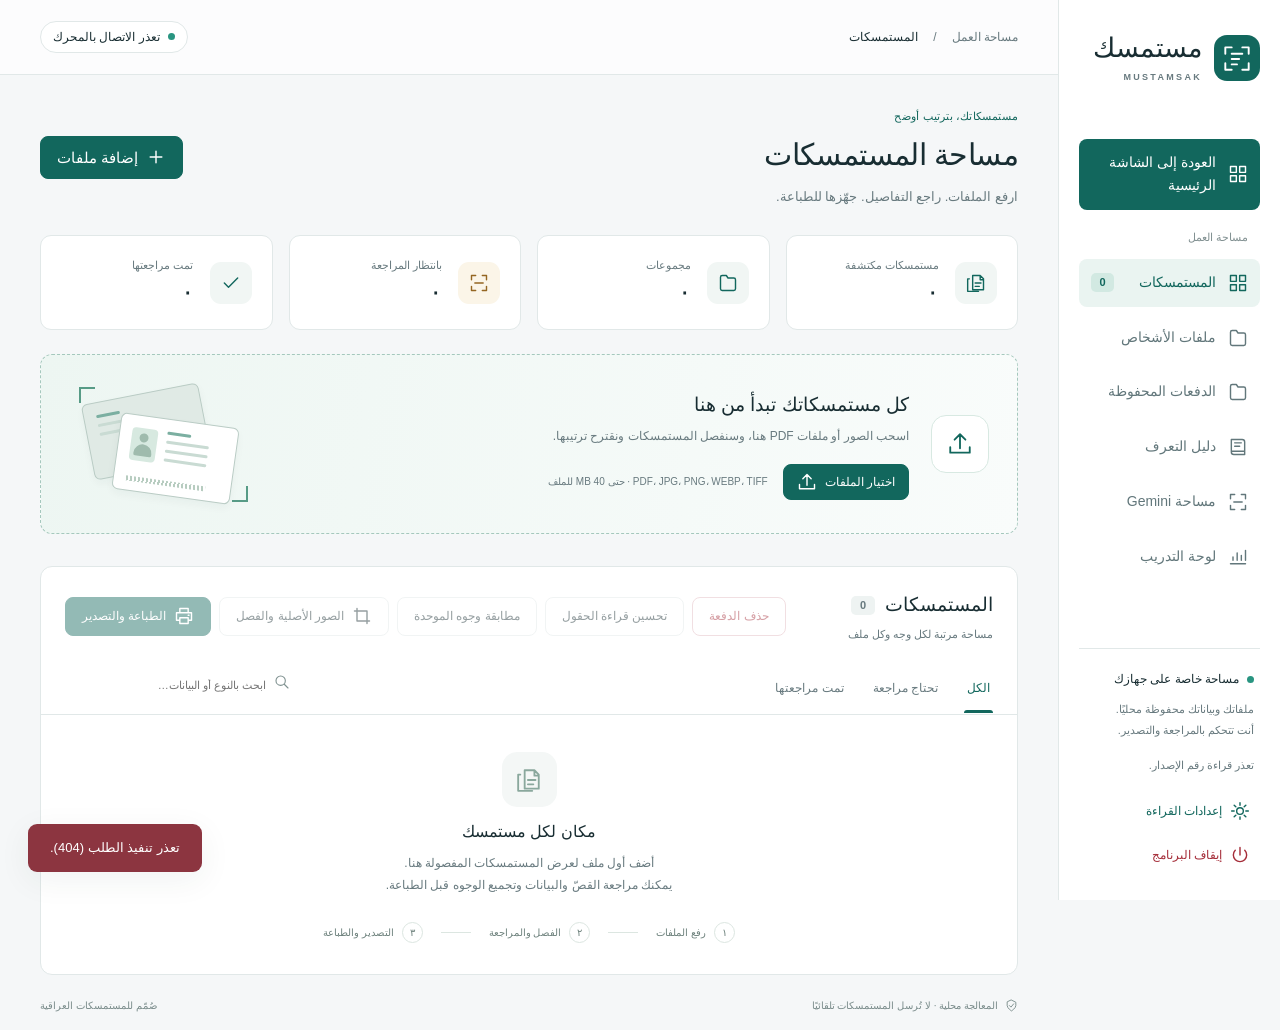
==== static/index.html @ 0a3c8b31 "Mustamsak KYC Document Agent: initial release An agent that reads Iraqi onboarding documents (nation" ====
<!doctype html>
<html lang="ar" dir="rtl">
<head><meta charset="UTF-8"><meta name="viewport" content="width=device-width, initial-scale=1"><meta name="theme-color" content="#12675d"><title>مستمسك | مساحة المستمسكات العراقية</title><link rel="stylesheet" href="/static/style.css"><script defer src="/static/app.js"></script><script defer src="/static/deletion-ui.js"></script><script defer src="/static/field-evidence.js"></script><script defer src="/static/refine-fields.js"></script><script defer src="/static/cloud-ui.js"></script><script defer src="/static/gemini-space.js"></script><script defer src="/static/training-ui.js"></script><script defer src="/static/stop-ui.js"></script><script defer src="/static/back-link.js"></script><script defer src="/static/people-ui.js"></script><script defer src="/static/print-board.js"></script><script defer src="/static/kyc-ui.js"></script><script defer src="/static/local-ai-ui.js"></script><script defer src="/static/learning-ui.js"></script><script defer src="/static/version-ui.js"></script></head>
<body>
<a class="skip" href="#main">انتقل للمحتوى</a>
<aside class="sidebar">
  <a class="brand" href="/" aria-label="مستمسك الرئيسية"><span class="brand-symbol"><svg viewBox="0 0 32 32"><path d="M5 12V6h6M21 6h6v6M27 21v6h-6M11 27H5v-6M11 12h10M11 17h7M11 22h5"/></svg></span><span>مستمسك<small>MUSTAMSAK</small></span></a>
  <p class="nav-caption">مساحة العمل</p>
  <button class="nav-item active" id="workspaceNav"><span data-icon="grid"></span>المستمسكات<span class="nav-count" id="navCount">0</span></button>
  <button class="nav-item" id="peopleNav"><span data-icon="folder"></span>ملفات الأشخاص</button>
  <button class="nav-item" id="historyNav"><span data-icon="folder"></span>الدفعات المحفوظة</button>
  <button class="nav-item" id="guideNav"><span data-icon="book"></span>دليل التعرف</button>
  <div class="sidebar-bottom"><div class="local-indicator"><span class="dot"></span>مساحة خاصة على جهازك</div><p>ملفاتك وبياناتك محفوظة محليًا.<br>أنت تتحكم بالمراجعة والتصدير.</p><button class="text-button" id="settingsNav"><span data-icon="settings"></span>إعدادات القراءة</button></div>
</aside>
<div class="shell">
  <header class="topbar"><div class="breadcrumb">مساحة العمل <span>/</span> <strong>المستمسكات</strong></div><div class="top-status"><span class="dot"></span><span id="engineStatus">جارٍ فحص المحرك</span></div></header>
  <main id="main">
    <section class="page-heading"><div><p class="eyebrow">مستمسكاتك، بترتيب أوضح</p><h1>مساحة المستمسكات</h1><p>ارفع الملفات. راجع التفاصيل. جهّزها للطباعة.</p></div><button id="newUpload" class="primary"><span data-icon="plus"></span>إضافة ملفات</button></section>
    <section class="overview" aria-label="ملخص الدفعة"><div><span class="stat-icon" data-icon="documents"></span><div><span class="stat-label">مستمسكات مكتشفة</span><strong id="totalCount">٠</strong></div></div><div><span class="stat-icon" data-icon="folder"></span><div><span class="stat-label">مجموعات</span><strong id="groupCount">٠</strong></div></div><div><span class="stat-icon amber" data-icon="scan"></span><div><span class="stat-label">بانتظار المراجعة</span><strong id="reviewCount">٠</strong></div></div><div><span class="stat-icon" data-icon="check"></span><div><span class="stat-label">تمت مراجعتها</span><strong id="readyCount">٠</strong></div></div></section>
    <section id="dropzone" class="dropzone" aria-label="رفع المستمسكات"><div class="upload-mark"><span data-icon="upload"></span></div><div><h2>كل مستمسكاتك تبدأ من هنا</h2><p>اسحب الصور أو ملفات PDF هنا، وسنفصل المستمسكات ونقترح ترتيبها.</p><div class="upload-actions"><button class="primary" id="chooseFiles">اختيار الملفات<span data-icon="upload"></span></button><span>PDF، JPG، PNG، WEBP، TIFF · حتى 40 MB للملف</span></div></div><div class="document-art" aria-hidden="true"><div class="paper back"><i></i><b></b><b></b></div><div class="paper front"><span class="mini-avatar"></span><div><i></i><b></b><b></b><b></b></div><em></em></div><span class="scan-corner a"></span><span class="scan-corner b"></span></div></section>
    <input id="fileInput" type="file" accept=".pdf,.png,.jpg,.jpeg,.webp,.tif,.tiff,.bmp" multiple hidden>
    <section id="progressPanel" class="progress-panel" hidden><div class="spinner"></div><div><strong id="progressTitle">تجهيز الملفات</strong><p id="progressText"></p><progress id="progressBar" max="100" value="0"></progress></div></section>
    <div id="batchErrors" class="notice error" hidden></div>
    <section id="peopleBanner" class="people-banner" hidden><div><strong>ملفات الأشخاص</strong><p id="peopleBannerText"></p></div><button class="secondary" id="openPeopleBanner">فتح الملفات</button></section>
    <section class="workspace-section"><div class="section-heading"><div><h2>المستمسكات <span id="sectionCount" class="count-pill">0</span></h2><p id="batchLabel">مساحة مرتبة لكل وجه وكل ملف</p></div><div class="section-tools"><button id="deleteBatch" class="danger" disabled>حذف الدفعة</button><button id="refineFields" class="secondary" disabled title="تحسين الجنس وجهة الإصدار والتواريخ والسكن مع حفظ التعديلات اليدوية والمراجعة">تحسين قراءة الحقول</button><button id="pairNational" class="secondary" disabled title="مطابقة رقم البطاقة أسفل الصورة مع السطر الآلي الخلفي؛ تبقى المجموعات اليدوية والمراجعة محفوظة">مطابقة وجوه الموحدة</button><button id="showSources" class="secondary" disabled><span data-icon="crop"></span>الصور الأصلية والفصل</button><button id="exportBtn" class="primary" disabled><span data-icon="printer"></span>الطباعة والتصدير</button></div></div>
      <div class="filterbar"><div class="tabs" role="group" aria-label="تصفية المستمسكات"><button class="tab active" data-filter="all">الكل</button><button class="tab" data-filter="review">تحتاج مراجعة</button><button class="tab" data-filter="ready">تمت مراجعتها</button></div><label class="search-box"><span data-icon="search"></span><input id="searchInput" placeholder="ابحث بالنوع أو البيانات…" aria-label="البحث في المستمسكات"></label></div>
      <div id="selectionbar" class="selection-bar" hidden><label><input type="checkbox" id="selectAll">تحديد المعروض</label><span id="selectedCount"></span><label>نقل المحدد إلى مجموعة<input id="bulkGroup" placeholder="اسم المجموعة" maxlength="100"></label><button class="secondary" id="mergeBtn">تجميع</button><button class="secondary" id="addSelectedToPerson" disabled>إضافة لملف شخص</button><button class="danger" id="deleteSelected" disabled>حذف المحدد</button></div>
      <div id="documents"></div>
      <div class="empty-state" id="emptyState"><span class="empty-icon" data-icon="documents"></span><h3>مكان لكل مستمسك</h3><p>أضف أول ملف لعرض المستمسكات المفصولة هنا.<br>يمكنك مراجعة القصّ والبيانات وتجميع الوجوه قبل الطباعة.</p><div class="steps"><span><b>١</b>رفع الملفات</span><i></i><span><b>٢</b>الفصل والمراجعة</span><i></i><span><b>٣</b>التصدير والطباعة</span></div></div>
    </section>
    <footer><span><span data-icon="shield"></span>المعالجة محلية · لا تُرسل المستمسكات تلقائيًا</span><span>صُمّم للمستمسكات العراقية</span></footer>
  </main>
</div>
<div id="toast" role="status" aria-live="polite" hidden></div>
<dialog id="editor" class="editor-dialog"><div class="dialog-heading"><div><p class="eyebrow">المراجعة قبل الاعتماد</p><h2 id="editorTitle">مراجعة المستمسك</h2></div><button class="icon-button close-dialog" aria-label="إغلاق" data-icon="close"></button></div><div class="editor-layout"><section class="image-pane"><div class="image-toolbar"><button data-edit="rotate" title="تدوير 90 درجة"><span data-icon="rotate"></span>تدوير</button><button data-edit="enhance"><span data-icon="sun"></span>تحسين</button><button data-edit="grayscale">أبيض وأسود</button><button data-edit="reset">استعادة الأصل</button></div><div id="fieldEvidence" class="field-evidence" hidden><div><strong id="fieldEvidenceTitle"></strong><span>النص من الصورة الأصلية للقراءة</span></div><canvas id="fieldEvidenceCanvas" aria-label="موضع الحقل مكبّرًا"></canvas></div><div class="canvas-wrap"><canvas id="editCanvas" aria-label="صورة المستمسك وزوايا القص"></canvas></div><p class="canvas-hint" id="canvasHint">اسحب الزوايا الأربع لتحديد حدود المستمسك، ثم طبّق القص.</p><div class="crop-coordinates" id="cropCoordinates"></div><div class="image-toolbar bottom"><button id="applyCrop" class="secondary"><span data-icon="crop"></span>تطبيق القص</button><button id="readAgain" class="secondary"><span data-icon="scan"></span>إعادة القراءة المحسّنة</button></div></section><section class="data-pane"><div class="notice" id="reviewNotice"></div><div class="form-grid"><label>نوع المستمسك<select id="docKind"></select></label><label>الوجه<select id="docSide"><option value="front">الوجه الأمامي</option><option value="back">الوجه الخلفي</option><option value="page">صفحة</option><option value="unknown">غير محدد</option></select></label></div><label>المجموعة<input id="docGroup" maxlength="100"></label><p id="groupReason" class="field-help"></p><div class="subheading"><h3>البيانات المستخرجة</h3><button class="text-button" id="addField">+ حقل</button></div><p class="field-help" id="fieldSummary"></p><p class="field-help">اضغط «موضع النص» لمقارنة الحقل بصورته المكبّرة. الاقتراحات لا تُعتمد تلقائيًا.</p><div id="fieldList"></div><details><summary>النص المقروء وأدلة التعرف</summary><pre id="ocrText"></pre><p id="evidenceText"></p></details><label class="review-check"><input id="docReviewed" type="checkbox">راجعت النوع والقصّ والبيانات والمجموعة</label><button class="primary wide" id="saveDoc"><span data-icon="check"></span>حفظ المراجعة</button></section></div></dialog>
<dialog id="exportDialog"><div class="dialog-heading"><div><p class="eyebrow">نسخة جاهزة للمشاركة</p><h2>الطباعة والتصدير</h2></div><button class="icon-button close-dialog" aria-label="إغلاق" data-icon="close"></button></div><p id="exportSummary"></p><div class="form-grid"><label>صيغة الملف<select id="exportFormat"><option value="pdf">PDF للطباعة</option><option value="zip">صور منفصلة + PDF + بيانات (ZIP)</option><option value="json">بيانات JSON</option><option value="csv">بيانات CSV</option></select></label><label>ترتيب الصفحات<select id="exportLayout"><option value="pairs">وجهان لكل صفحة، حسب المجموعة</option><option value="single">كل مستمسك في صفحة</option><option value="grid4">٤ خانات · عمودان وصفّان</option><option value="grid6">٦ خانات · عمودان وثلاثة صفوف</option></select></label></div><div class="print-board-entry"><button class="secondary" id="openBatchPrintBoard">لوحة ترتيب بالسحب</button><p id="batchPrintStatus"></p></div><label>حجم المستمسك<select id="exportSize"><option value="fit">تكبير مناسب مع حفظ النسبة</option><option value="card">الموحدة ضمن 85.6 × 54 مم، والبقية مناسبة للصفحة</option></select></label><p class="field-help">الورق A4. للطباعة بالحجم المحدد، اختر مقياس 100% في نافذة الطباعة.</p><label class="review-check"><input id="allowDraft" type="checkbox">تصدير مسودة حتى لو بقيت مستمسكات دون مراجعة</label><div class="dialog-actions"><button class="secondary" id="previewPdf"><span data-icon="printer"></span>معاينة PDF للطباعة</button><button class="primary" id="downloadExport"><span data-icon="download"></span>تنزيل الملف</button></div></dialog>
<dialog id="deleteDialog" aria-labelledby="deleteTitle" aria-describedby="deleteDescription deleteScope"><div class="dialog-heading"><h2 id="deleteTitle">تأكيد الحذف</h2></div><p id="deleteDescription"></p><p id="deleteScope" class="notice error"></p><p class="field-help">الحذف نهائي داخل التطبيق. الملفات الأصلية التي رفعتها من جهازك تبقى في مجلداتها.</p><p id="deleteError" class="notice error" role="alert" hidden></p><div class="dialog-actions"><button id="cancelDelete" class="secondary" autofocus>إلغاء</button><button id="confirmDelete" class="danger danger-solid">تأكيد الحذف</button></div></dialog>
<dialog id="historyDialog"><div class="dialog-heading"><h2>الدفعات المحفوظة</h2><button class="icon-button close-dialog" aria-label="إغلاق" data-icon="close"></button></div><div id="historyList"></div></dialog>
<dialog id="sourcesDialog" class="sources-dialog"><div class="dialog-heading"><div><h2>الصور الأصلية</h2><p>أضف قصًا مستقلًا لأي مستمسك لم يُفصل تلقائيًا.</p></div><button class="icon-button close-dialog" aria-label="إغلاق" data-icon="close"></button></div><div id="sourcesList" class="source-grid"></div></dialog>
<dialog id="guideDialog"><div class="dialog-heading"><h2>دليل التعرف</h2><button class="icon-button close-dialog" aria-label="إغلاق" data-icon="close"></button></div><p>التعرف يجمع بين حدود الصور والقراءة العربية والإنجليزية ومراجع بصرية. لا يُعتمد على أسماء الملفات، ولا يُثبت صحة المستمسك أو هوية صاحبه.</p><h3>أنواع قابلة للتصنيف</h3><div id="typeGuide" class="type-guide"></div><div class="notice">تختلف الدقة حسب الإصدار والتصوير. وجود نوع في القائمة لا يعني اختبار كل إصداراته. الكتابة اليدوية والكردية والصور المتداخلة تحتاج مراجعة، وقد تظهر كمستمسك غير محدد.</div><h3>لنتيجة أفضل</h3><p>صوّر فوق خلفية سادة، مع إضاءة متوازنة وزوايا كاملة. اترك فراغًا بين المستمسكات. راجع الأرقام وتطابق الوجهين، ثم اختر المجموعة المطلوبة للطباعة.</p><a href="https://www.consilium.europa.eu/prado/en/prado-documents/irq/all/docs-all.html" target="_blank" rel="noreferrer">استعراض المرجع الرسمي PRADO</a></dialog>
<dialog id="settingsDialog"><div class="dialog-heading"><h2>إعدادات القراءة</h2><button class="icon-button close-dialog" aria-label="إغلاق" data-icon="close"></button></div><div class="notice success">الوضع الحالي: معالجة داخل جهازك</div><p id="engineDetails"></p><p>تنزّل نماذج القراءة مرة واحدة أثناء الإعداد، ثم تُقرأ الملفات محليًا. تحسين التباين لا يعيد التفاصيل المفقودة من الصورة.</p><div id="cloudSettings"></div></dialog>
</body></html>
---- static/style.css ----
:root{--bg:#f5f7f8;--surface:#fff;--ink:#182d32;--muted:#687a7f;--primary:#12675d;--primary-hover:#0b5048;--tint:#eaf4f1;--border:#e1e8e8;--amber:#946622;--red:#a52d39;--shadow:0 8px 32px #193b3510;font-family:'Segoe UI',Tahoma,Arial,sans-serif;color:var(--ink);background:var(--bg);font-synthesis:none}*{box-sizing:border-box}body{margin:0;font-size:15px;line-height:1.7}button,input,select{font:inherit}button,a,input,select{touch-action:manipulation}button{cursor:pointer;display:inline-flex;align-items:center;justify-content:center;gap:8px;border:0;background:none;color:inherit;min-height:42px;padding:8px 16px;border-radius:8px;transition:background .18s,color .18s,border-color .18s}button:disabled{opacity:.45;cursor:not-allowed}button:focus-visible,a:focus-visible,input:focus-visible,select:focus-visible,summary:focus-visible{outline:3px solid #38a699;outline-offset:3px}button:hover:not(:disabled){background:#edf2f1}.primary{background:var(--primary);color:white;font-weight:600;border:1px solid var(--primary)}.primary:hover:not(:disabled){background:var(--primary-hover)}.secondary{background:white;border:1px solid var(--border)}.text-button{color:var(--primary);padding-inline:4px}.icon-button{padding:8px;min-width:42px}svg{width:20px;height:20px;fill:none;stroke:currentColor;stroke-width:1.7;stroke-linecap:round;stroke-linejoin:round;flex:none}span[data-icon]{display:inline-flex;align-items:center}h1,h2,h3,p{margin:0}h1{font-size:30px;letter-spacing:-.6px;font-weight:700}h2{font-size:19px}h3{font-size:16px}a{color:var(--primary)}[hidden]{display:none!important}.sidebar{width:222px;background:#fff;border-left:1px solid var(--border);position:fixed;right:0;top:0;bottom:0;padding:34px 20px 24px;display:flex;flex-direction:column;z-index:5}.brand{display:flex;align-items:center;gap:12px;text-decoration:none;color:var(--ink);font-size:27px;line-height:1.1;font-weight:750;margin-bottom:56px}.brand small{font-size:9px;display:block;letter-spacing:2.3px;margin-top:9px;color:var(--muted)}.brand-symbol{width:46px;height:46px;background:var(--primary);color:#fff;border-radius:13px;display:grid;place-items:center}.brand-symbol svg{width:34px;height:34px;stroke-width:1.8}.nav-caption{font-size:11px;color:#819091;padding:0 12px;margin-bottom:12px}.nav-item{width:100%;justify-content:flex-start;gap:12px;margin-bottom:7px;color:#62777b;font-size:14px;padding:12px}.nav-item.active{background:var(--tint);color:var(--primary);font-weight:600}.nav-count{margin-right:auto;background:#d2e9e2;min-width:23px;text-align:center;border-radius:5px;font-size:11px}.sidebar-bottom{margin-top:auto;padding:20px 6px 0;border-top:1px solid var(--border);font-size:12px}.sidebar-bottom p{color:var(--muted);font-size:11px;margin:10px 0 14px;line-height:1.9}.local-indicator{display:flex;align-items:center;gap:8px}.dot{width:7px;height:7px;border-radius:50%;background:#299581;display:inline-block;flex:none}.shell{margin-right:222px}.topbar{height:75px;border-bottom:1px solid var(--border);background:#ffffffb3;display:flex;justify-content:space-between;align-items:center;padding:0 40px;font-size:12px}.breadcrumb{display:flex;gap:15px;color:var(--muted)}.breadcrumb strong{font-weight:500;color:var(--ink)}.top-status{display:flex;align-items:center;gap:8px;background:white;border:1px solid var(--border);border-radius:20px;padding:5px 12px}main{max-width:1560px;margin:auto;padding:32px 40px 16px}.page-heading{display:flex;align-items:center;justify-content:space-between;margin-bottom:27px}.eyebrow{color:var(--primary);font-size:11px;font-weight:600;letter-spacing:.2px;margin-bottom:3px}.page-heading p:not(.eyebrow){color:var(--muted);margin-top:6px;font-size:13px}.overview{display:grid;grid-template-columns:repeat(4,1fr);gap:16px;margin-bottom:24px}.overview>div{background:#fff;border:1px solid var(--border);border-radius:11px;padding:20px;display:flex;align-items:center;gap:16px}.stat-icon{width:42px;height:42px;display:grid!important;place-items:center;background:#f1f6f4;color:var(--primary);border-radius:11px}.stat-icon.amber{background:#fbf5e8;color:var(--amber)}.stat-label{display:block;font-size:11px;color:var(--muted)}.overview strong{font-size:25px;font-weight:600;line-height:1.4}.dropzone{border:1.5px dashed #a5c8bd;border-radius:12px;background:linear-gradient(100deg,#edf6f2,#f9fcfb);padding:29px 28px;display:flex;align-items:center;gap:22px;margin-bottom:32px;position:relative;overflow:hidden;min-height:180px}.dropzone.dragging{border-color:var(--primary);background:#dceee8}.upload-mark{color:var(--primary);background:white;border:1px solid #d8e9e2;border-radius:15px;width:58px;height:58px;display:grid;place-items:center;flex:none}.upload-mark svg{width:26px;height:26px}.dropzone h2{font-size:19px;margin-bottom:5px}.dropzone p{font-size:12px;color:var(--muted);margin-bottom:17px}.upload-actions{display:flex;align-items:center;gap:15px}.upload-actions span:not([data-icon]){font-size:10px;color:var(--muted)}.upload-actions button{font-size:12px;padding:7px 13px;min-height:36px}.document-art{width:166px;height:115px;position:relative;flex:none;margin-right:auto;margin-left:10px;direction:ltr}.paper{position:absolute;width:119px;height:77px;background:white;border:1px solid #baccc5;border-radius:6px;box-shadow:0 4px 8px #193b350a;padding:12px}.paper.back{left:8px;top:6px;transform:rotate(-11deg);background:#e0eae5}.paper.front{top:33px;left:37px;transform:rotate(8deg);display:flex;gap:9px}.paper b,.paper i{height:3px;background:#c9dbd3;display:block;width:43px;margin-bottom:6px;border-radius:3px}.paper i{background:#7bafa1;width:24px}.mini-avatar{width:26px;height:33px;background:#d7e9e0;border-radius:4px;position:relative}.mini-avatar:before{content:'';position:absolute;width:9px;height:9px;border-radius:50%;background:#9fbbad;left:8px;top:5px}.mini-avatar:after{content:'';position:absolute;width:18px;height:12px;border-radius:10px 10px 2px 2px;background:#9fbbad;left:4px;bottom:5px}.paper em{position:absolute;bottom:9px;left:12px;width:80px;height:5px;background:repeating-linear-gradient(90deg,#b7ccc0 0 2px,transparent 2px 4px)}.scan-corner{position:absolute;width:16px;height:16px;border:2px solid #579b86}.scan-corner.a{top:0;left:0;border-right:0;border-bottom:0}.scan-corner.b{right:-3px;bottom:0;border-left:0;border-top:0}.workspace-section{background:white;border:1px solid var(--border);border-radius:12px;overflow:hidden;min-height:300px}.section-heading{display:flex;justify-content:space-between;align-items:center;padding:22px 24px 19px;gap:15px}.section-heading h2{display:flex;align-items:center;gap:10px}.section-heading p{font-size:11px;color:var(--muted);margin-top:3px}.count-pill{background:#eef3f2;font-size:11px;min-width:24px;padding:0 6px;border-radius:5px;text-align:center;color:var(--muted)}.section-tools{display:flex;gap:8px}.section-tools button{font-size:12px;min-height:38px}.filterbar{padding:0 24px;display:flex;justify-content:space-between;align-items:center;border-bottom:1px solid var(--border);gap:12px}.tabs{display:flex;gap:23px}.tab{border-radius:0;position:relative;padding:13px 3px;font-size:12px;color:var(--muted)}.tab.active{color:var(--primary);font-weight:600}.tab.active:after{content:'';height:3px;position:absolute;bottom:-1px;right:0;left:0;background:var(--primary);border-radius:3px 3px 0 0}.search-box{display:flex;align-items:center;gap:8px;width:225px;color:#809291}.search-box svg{width:16px}.search-box input{border:0;padding:4px 0;background:transparent;font-size:11px;width:100%;min-height:35px}.empty-state{text-align:center;padding:37px 16px 31px}.empty-icon{width:55px;height:55px;margin:auto auto 11px;background:#f4f7f6;border-radius:15px;display:grid!important;place-items:center;color:#8aa89d}.empty-icon svg{width:26px;height:26px}.empty-state h3{font-size:16px}.empty-state p{color:var(--muted);font-size:12px;margin:6px 0 25px;line-height:1.9}.steps{display:flex;align-items:center;justify-content:center;gap:18px;font-size:10px;color:#6d817c}.steps span{display:flex;gap:8px;align-items:center}.steps b{border:1px solid #dce6e1;border-radius:50%;width:21px;height:21px;display:grid;place-items:center;font-weight:400}.steps i{height:1px;background:#dce6e1;width:30px}footer{display:flex;justify-content:space-between;color:#7a8c8b;font-size:10px;padding-top:22px}footer>span{display:flex;align-items:center;gap:7px}footer svg{width:13px;height:13px}.progress-panel{display:flex;gap:20px;border:1px solid #c9dfd6;background:white;padding:20px;border-radius:10px;margin-bottom:24px}.progress-panel>div:last-child{flex:1}.progress-panel p{font-size:12px;color:var(--muted)}progress{width:100%;height:7px;accent-color:var(--primary)}.spinner{width:22px;height:22px;border:2px solid #d6e7df;border-top-color:var(--primary);border-radius:50%;animation:spin 1s linear infinite;margin-top:5px}@keyframes spin{to{transform:rotate(360deg)}}.selection-bar{display:flex;align-items:center;gap:16px;background:#f6faf8;padding:10px 24px;font-size:12px;flex-wrap:wrap}.selection-bar label{display:flex;align-items:center;gap:8px;margin:0}.selection-bar input:not([type=checkbox]){max-width:170px;min-height:34px}.group-section{padding:22px 24px;border-bottom:1px solid var(--border)}.group-title{display:flex;align-items:center;gap:10px;margin-bottom:16px;font-size:14px}.group-title small{font-size:11px;color:var(--muted);font-weight:400}.document-grid{display:grid;grid-template-columns:repeat(auto-fill,minmax(220px,1fr));gap:18px}.document-card{border:1px solid var(--border);border-radius:10px;overflow:hidden;position:relative}.document-card.selected{border-color:var(--primary);box-shadow:0 0 0 1px var(--primary)}.card-preview{height:164px;background:repeating-conic-gradient(#f1f4f3 0% 25%,#f6f8f7 0% 50%) 50% / 16px 16px;padding:17px;display:flex;align-items:center;justify-content:center;width:100%;border-radius:0}.card-preview img{max-height:100%;max-width:100%;object-fit:contain;box-shadow:0 2px 7px #0002}.card-checkbox{position:absolute;top:10px;right:10px;width:20px;height:20px;z-index:1;accent-color:var(--primary)}.card-info{padding:14px}.card-info h3{font-size:13px}.card-meta{font-size:10px;color:var(--muted);display:flex;justify-content:space-between;margin:4px 0 12px;gap:5px}.card-status{display:flex;align-items:center;justify-content:space-between;gap:5px}.badge{font-size:10px;padding:3px 7px;border-radius:5px;background:#faf2df;color:#87601f}.badge.ready{background:#e4f1eb;color:#206b52}.card-status button{font-size:11px;padding:3px 8px;min-height:30px}.notice{background:#fcf5e7;border:1px solid #eadcbc;color:#795721;padding:12px 14px;border-radius:8px;font-size:12px;line-height:1.8;margin:12px 0}.notice.error{color:var(--red);background:#fff0f1;border-color:#e9c6cc}.notice.success{color:#25624c;background:#eaf6ee;border-color:#d2e9d9}input,select{border:1px solid #d6dfdf;border-radius:7px;padding:9px 11px;color:var(--ink);background:white;min-height:42px;width:100%}input[type=checkbox]{width:17px;height:17px;min-height:17px;accent-color:var(--primary);flex:none}label{display:block;font-size:12px;font-weight:500;margin-bottom:12px}label input,label select{display:block;margin-top:5px}dialog{border:1px solid var(--border);border-radius:16px;padding:25px;width:min(590px,calc(100% - 30px));max-height:92vh;box-shadow:0 24px 100px #102e3533;color:var(--ink)}dialog::backdrop{background:#142d386b;backdrop-filter:blur(3px)}.dialog-heading{display:flex;justify-content:space-between;align-items:center;gap:20px;margin-bottom:22px}.dialog-heading h2{font-size:22px}.dialog-heading p:not(.eyebrow){font-size:12px;color:var(--muted)}.dialog-actions{display:flex;justify-content:flex-end;gap:10px;margin-top:24px}.form-grid{display:grid;grid-template-columns:1fr 1fr;gap:15px}.field-help{font-size:11px;color:var(--muted);margin:-4px 0 15px}.review-check{display:flex;align-items:flex-start;gap:10px;background:#f3f7f5;border-radius:8px;padding:13px;margin-top:22px}.review-check input{margin-top:4px}.editor-dialog{width:min(1180px,calc(100% - 30px));padding:24px}.editor-layout{display:grid;grid-template-columns:1.25fr 1fr;gap:25px}.image-pane{background:#f3f6f5;border:1px solid var(--border);border-radius:10px;overflow:hidden;align-self:start}.image-toolbar{display:flex;flex-wrap:wrap;gap:4px;padding:10px;border-bottom:1px solid var(--border);background:white}.image-toolbar button{font-size:11px;padding:6px 9px;min-height:36px}.image-toolbar svg{width:16px;height:16px}.image-toolbar.bottom{border-top:1px solid var(--border);border-bottom:0}.canvas-wrap{padding:28px 18px;display:grid;place-items:center;min-height:300px}canvas{max-width:100%;height:auto;touch-action:none}.canvas-hint{font-size:11px;color:var(--muted);padding:0 16px 12px}.crop-coordinates{display:grid;grid-template-columns:repeat(4,1fr);gap:6px;padding:0 12px 12px}.crop-coordinates label{font-size:10px;margin:0}.crop-coordinates input{min-height:30px;padding:2px 5px;font-size:11px;margin-top:2px}.data-pane{max-height:70vh;overflow:auto;padding:0 3px 3px}.data-pane .notice{margin-top:0}.subheading{display:flex;justify-content:space-between;align-items:center;margin-top:20px}.field-row{display:grid;grid-template-columns:110px 1fr 30px;gap:6px;margin-bottom:9px;align-items:center}.field-row input{font-size:12px;min-width:0}.field-row button{padding:3px;min-height:36px;color:#8e5a5a}.wide{width:100%}details{font-size:12px;border:1px solid var(--border);padding:10px;border-radius:8px;margin-top:20px}summary{cursor:pointer}pre{white-space:pre-wrap;word-break:break-word;font:12px/1.9 'Segoe UI',Tahoma,sans-serif;max-height:230px;overflow:auto}.history-row{display:flex;justify-content:space-between;align-items:center;border-bottom:1px solid var(--border);padding:14px 0;gap:12px}.history-row p{font-size:11px;color:var(--muted)}.sources-dialog{width:min(950px,calc(100% - 30px))}.source-grid{display:grid;grid-template-columns:repeat(auto-fill,minmax(230px,1fr));gap:18px}.source-card{padding:14px;background:#f5f8f6;border-radius:10px}.source-card img{width:100%;height:270px;object-fit:contain}.source-card p{font-size:11px;margin:9px 0}.type-guide{display:flex;flex-wrap:wrap;gap:8px;margin:14px 0}.type-guide span{padding:6px 12px;border:1px solid var(--border);border-radius:6px;font-size:12px}#toast{position:fixed;bottom:28px;left:28px;background:#183e35;color:white;padding:13px 22px;border-radius:9px;z-index:100;box-shadow:var(--shadow);max-width:min(500px,90vw);font-size:13px}.skip{position:fixed;top:-100px;right:240px;z-index:100;background:white;padding:10px}.skip:focus{top:10px}.busy{pointer-events:none;opacity:.6}
@media(min-width:1550px){main{padding-top:45px}.dropzone{min-height:205px}.empty-state{padding-block:50px}.overview>div{padding-block:25px}}
@media(max-width:1150px){.sidebar{width:190px;padding-inline:12px}.shell{margin-right:190px}main{padding:25px}.topbar{padding:0 25px}.overview{gap:10px}.overview>div{padding:15px 11px;gap:10px}.stat-icon{width:33px;height:33px}.stat-label{font-size:10px}.document-art{display:none}.section-tools button{font-size:11px}.dropzone{padding:25px 20px}.upload-actions{flex-wrap:wrap;gap:8px}.editor-layout{grid-template-columns:1fr 1fr}}
@media(max-width:800px){.sidebar{position:static;width:100%;height:auto;padding:14px 20px;flex-direction:row;align-items:center;gap:8px;border-left:0;border-bottom:1px solid var(--border)}.brand{font-size:21px;margin:0 auto 0 0;gap:8px}.brand small{font-size:7px;margin-top:5px}.brand-symbol{width:36px;height:36px;border-radius:10px}.brand-symbol svg{width:27px}.nav-caption,.sidebar-bottom,.nav-count,#workspaceNav{display:none}.nav-item{width:auto;margin:0;font-size:11px;padding:8px;gap:5px}.nav-item svg{width:17px}.shell{margin:0}.topbar{height:52px;font-size:10px;padding:0 20px}main{padding:24px 20px}.page-heading{gap:15px}h1{font-size:25px}.overview{grid-template-columns:repeat(2,1fr)}.overview>div{padding:16px}.overview strong{font-size:23px}.stat-label{font-size:11px}.dropzone{gap:14px}.dropzone h2{font-size:17px}.upload-mark{display:none}.section-heading{align-items:flex-start;flex-direction:column;padding:20px}.section-tools{width:100%}.section-tools button{flex:1}.filterbar{padding:0 20px;flex-wrap:wrap;gap:0}.search-box{width:100%;margin-bottom:8px}.tabs{gap:22px}.empty-state{padding-inline:14px}.steps{gap:10px;font-size:9px}.steps i{width:10px}footer{gap:14px;flex-wrap:wrap;font-size:9px}.editor-layout{grid-template-columns:1fr}.data-pane{max-height:none;overflow:visible}.editor-dialog{padding:16px}.group-section{padding:20px}.selection-bar{padding:12px 20px;gap:12px}.document-grid{grid-template-columns:repeat(2,minmax(0,1fr));gap:12px}.card-preview{height:140px;padding:12px}.card-info{padding:10px}.card-info h3{font-size:12px}.card-meta{font-size:9px;flex-wrap:wrap}.card-status{flex-wrap:wrap}.top-status{font-size:9px}.dialog-heading h2{font-size:19px}.dialog-actions{flex-wrap:wrap}.page-heading .primary{font-size:11px;min-height:39px;padding:8px 10px}.page-heading p:not(.eyebrow){font-size:11px}}
@media(max-width:400px){.nav-item{font-size:10px}.nav-item svg{display:none}.brand{font-size:19px}main{padding-inline:14px}.topbar{padding-inline:14px}.form-grid{grid-template-columns:1fr;gap:0}.steps{gap:7px}.steps b{width:18px;height:18px}.overview>div{padding:14px 10px}.stat-icon{width:28px}.stat-label{font-size:10px}.field-row{grid-template-columns:90px 1fr 25px}}
@media(prefers-reduced-motion:reduce){*{transition:none!important;animation:none!important}}

.field-detail{grid-column:1/-1;border-bottom:1px solid #e4ebe7;padding:0 2px 10px;font-size:12px;color:#65766f}.field-detail-head{display:flex;align-items:center;justify-content:space-between;gap:8px}.field-detail p{margin:5px 0}.field-state{font-size:11px;color:#7b642e}.field-state.read{color:#287662}.field-state.conflict{color:#a14b34;font-weight:700}.field-state.missing,.field-state.unreadable{color:#8c5551}.field-candidates{display:flex;flex-wrap:wrap;align-items:center;gap:6px;margin-top:7px}.candidate-button{border:1px solid #d8e2dc;border-radius:6px;padding:3px 8px;background:#f7f9f6;font:inherit;color:#405c50;cursor:pointer}.candidate-button:hover{border-color:#137d6d;background:#edf6ee}.field-evidence{padding:15px;border:1px solid #cae1d5;border-radius:12px;background:#f5faf7;margin:12px 0}.field-evidence>div{display:flex;justify-content:space-between;gap:8px;margin-bottom:10px}.field-evidence span{font-size:11px;color:#708079}.field-evidence canvas{max-width:100%;height:auto;display:block;margin:auto;background:white}.field-row{row-gap:5px}

.pairing-summary{font-size:12px;color:#247562;margin:-6px 0 13px}.pairing-help{font-size:12px;color:#8a672f;line-height:1.7;margin:8px 0}.section-tools{flex-wrap:wrap}

.danger{color:#a52d39;border:1px solid #e2b9bf;background:#fff;font-weight:600}.danger:hover:not(:disabled){background:#fff0f1;border-color:#a52d39}.danger-solid{background:#a52d39;color:#fff;border-color:#a52d39}.danger-solid:hover:not(:disabled){background:#84232d}.history-actions{display:flex;gap:8px;flex-shrink:0}.history-row>div:first-child{min-width:0;overflow-wrap:anywhere}#deleteDescription{overflow-wrap:anywhere}#deleteSelected{margin-inline-start:auto}@media(max-width:500px){.history-row{align-items:flex-start;flex-direction:column}.history-actions{align-self:flex-end}.section-tools button{flex-basis:calc(50% - 8px)}#deleteSelected{margin-inline-start:0}}

/* Person folders: preserve the workspace's green palette and RTL flow. */
.people-banner{display:flex;align-items:center;justify-content:space-between;gap:18px;border:1px solid #cee2d9;background:#edf6f1;padding:16px 22px;border-radius:12px;margin-bottom:20px}.people-banner p{color:#4b655c;font-size:13px}.people-dialog{width:min(1250px,calc(100% - 24px));padding:24px}.people-settings{display:flex;gap:18px;align-items:center;background:#f2f7f4;border:1px solid var(--border);border-radius:10px;padding:16px;margin-bottom:18px}.people-settings label{min-width:245px;margin:0}.people-settings p{flex:1;font-size:13px;color:#50665e}.people-layout{display:grid;grid-template-columns:265px minmax(0,1fr);gap:24px;align-items:start}.people-sidebar{position:sticky;top:0}.people-list{display:grid;gap:9px;max-height:65vh;overflow:auto;padding:3px}.person-list-item{justify-content:flex-start;text-align:right;align-items:flex-start;border:1px solid var(--border);padding:13px;gap:11px;width:100%}.person-list-item.active{border-color:var(--primary);background:var(--tint)}.person-list-item strong{font-size:14px;display:block}.person-list-item small{display:block;color:#5a7068;font-size:12px;margin:4px 0}.person-initial{background:#dcece3;color:var(--primary);border-radius:10px;width:36px;height:36px;display:grid;place-items:center;flex:none;font-size:19px}.person-detail{min-width:0;border-inline-start:1px solid var(--border);padding-inline-start:24px}.person-heading{display:flex;justify-content:space-between;align-items:center;gap:15px}.person-heading h3{font-size:24px;line-height:1.5}.person-heading p:not(.eyebrow){font-size:13px;color:var(--muted)}.person-heading button{flex:none}.person-section{margin-top:25px;border-top:1px solid var(--border);padding-top:20px}.person-section h4{font-size:17px;margin:0 0 14px}.person-fields{display:grid;grid-template-columns:repeat(3,minmax(0,1fr));gap:10px}.person-fields>div{background:#f6f8f7;border:1px solid #e5ece7;padding:12px;border-radius:9px;overflow-wrap:anywhere}.person-fields span,.person-fields strong,.person-fields small{display:block}.person-fields span,.person-fields small{font-size:12px;color:#52675e}.person-fields strong{font-size:15px;margin:5px 0}.person-fields button{font-size:12px;min-height:36px}.person-empty{padding:25px 15px;color:#536c61;font-size:14px;text-align:center;line-height:1.9}.person-empty h3{color:var(--ink)}.person-empty.compact{background:#f6f8f7;border:1px dashed #d1ded6;border-radius:9px;padding:17px}.person-help{font-size:13px;color:#50665e;margin:0 0 14px}.housing-summary{padding:16px;border:1px solid #dce6df;background:#fbfdfb;border-radius:10px;margin:12px 0}.housing-summary>div{display:flex;gap:12px;justify-content:space-between;align-items:center;flex-wrap:wrap}.housing-summary p{font-size:13px;color:#556d61}.housing-summary dl{margin:10px 0}.housing-summary dl>div{display:grid;grid-template-columns:130px 1fr;gap:10px;font-size:14px}.housing-summary dt{color:#52675e}.housing-summary dd{margin:0;overflow-wrap:anywhere}.housing-proposal{display:grid;grid-template-columns:155px minmax(0,1fr);gap:17px;border:1px solid #dedfcb;background:#fffcf5;padding:15px;border-radius:10px;margin:12px 0}.proposal-image{background:#f2f2e9;align-self:start;min-height:115px;padding:8px}.proposal-image img{width:100%;max-height:140px;object-fit:contain}.housing-proposal h5{font-size:17px;margin:7px 0}.housing-proposal p{font-size:13px;line-height:1.8}.person-actions{display:flex;flex-wrap:wrap;gap:8px;margin-top:8px}.person-actions button{font-size:12px;min-height:40px}.person-section-heading{display:flex;justify-content:space-between;align-items:center;gap:12px;margin-bottom:15px}.person-section-heading h4{margin:0}.person-selection{display:flex;justify-content:space-between;gap:10px;align-items:center;font-size:13px;margin-bottom:14px}.person-selection label{display:flex;align-items:center;gap:8px;margin:0}.person-documents{display:grid;grid-template-columns:repeat(2,minmax(0,1fr));gap:14px}.person-document{border:1px solid var(--border);border-radius:10px;padding:13px;min-width:0}.person-document p{font-size:12px;color:#52675e;overflow-wrap:anywhere;margin-top:6px}.person-doc-select{display:flex;align-items:flex-start;gap:8px;font-size:13px}.person-doc-select input{margin-top:4px}.person-doc-image{width:100%;height:155px;background:#f1f4f2;padding:10px}.person-doc-image img{width:100%;height:100%;object-fit:contain}.person-notes label{margin-top:13px}.person-notes textarea{width:100%;font:inherit;padding:10px;border:1px solid #cbdad0;border-radius:8px;resize:vertical}.person-notes textarea:focus-visible{outline:3px solid #38a699;outline-offset:2px}.person-attach-dialog{width:min(760px,calc(100% - 24px))}.attach-list{max-height:45vh;overflow:auto;display:grid;gap:10px}.attach-item{display:flex;align-items:center;gap:12px;padding:12px;border:1px solid var(--border);border-radius:10px;margin:0;cursor:pointer}.attach-item img{width:95px;height:70px;object-fit:contain;background:#f3f5f3}.attach-item strong,.attach-item small{display:block}.attach-item small{font-size:12px;color:#52675e;overflow-wrap:anywhere}.people-dialog button{min-height:44px}.people-dialog .badge{font-size:11px}.people-dialog label,.person-attach-dialog label{font-size:13px}
@media(max-width:1050px){.people-layout{grid-template-columns:210px minmax(0,1fr);gap:16px}.person-detail{padding-inline-start:16px}.person-fields{grid-template-columns:repeat(2,minmax(0,1fr))}.people-settings{flex-wrap:wrap}.people-settings p{flex-basis:45%}.person-heading{align-items:flex-start;flex-direction:column}.housing-proposal{grid-template-columns:120px minmax(0,1fr)}}
@media(max-width:650px){.sidebar{flex-wrap:wrap;gap:5px}.sidebar .brand{flex-basis:100%;margin-bottom:8px}.sidebar .nav-item{flex:1;justify-content:center}.people-dialog{padding:16px}.people-layout{grid-template-columns:1fr}.people-sidebar{position:static}.people-list{max-height:205px}.people-settings{padding:12px;gap:10px}.people-settings label{min-width:0;width:100%}.people-settings p{flex-basis:100%;font-size:12px}.people-settings button{width:100%}.person-detail{border-inline-start:0;padding-inline-start:0;border-top:1px solid var(--border);padding-top:18px}.person-heading h3{font-size:21px}.person-fields{grid-template-columns:repeat(2,minmax(0,1fr))}.person-fields>div{padding:9px}.person-fields strong{font-size:14px}.housing-proposal{grid-template-columns:1fr}.proposal-image{width:100%;height:135px}.housing-summary dl>div{grid-template-columns:1fr;gap:0;margin:8px 0}.person-documents{grid-template-columns:1fr}.person-section-heading{align-items:flex-start;flex-direction:column}.people-banner{align-items:flex-start;flex-direction:column;padding:14px}.people-banner p{font-size:12px}.person-selection{flex-wrap:wrap}.attach-item{gap:8px;padding:9px}.attach-item img{width:65px;height:55px}.person-actions button{min-height:44px}}

.field-state.approximate{background:#fff1ce;color:#73470c}.section-tools{flex-wrap:wrap}

/* A4 composition board. Slot geometry comes from /api/print-layouts. */
.print-board-entry{display:flex;align-items:center;gap:14px;background:var(--tint);border:1px solid var(--border);border-radius:10px;padding:14px;margin:4px 0 18px}.print-board-entry p{font-size:12px;line-height:1.8;flex:1}.print-board-entry button{flex:none}
.print-board-dialog{width:min(1180px,calc(100% - 24px));padding:24px}.print-board-dialog button{min-height:44px}.print-board-toolbar{display:flex;gap:12px;align-items:end;flex-wrap:wrap;background:#f3f7f5;padding:14px;border-radius:10px}.print-board-toolbar label{flex:1;min-width:190px;margin:0}.print-board-help{font-size:13px;color:#52675e;line-height:1.8;margin:12px 0}.print-board-workspace{display:grid;grid-template-columns:280px minmax(0,1fr);gap:24px;align-items:start}.print-tray{position:sticky;top:0;min-width:0}.print-tray h3{font-size:16px}.print-tray>p{font-size:12px;line-height:1.8;color:#52675e;margin:5px 0 12px}.print-tray-list{display:grid;gap:10px;max-height:570px;overflow:auto;padding:4px}.print-tray-item{display:flex;text-align:right;width:100%;align-items:center;gap:12px;border:1px solid var(--border);padding:10px;background:white;cursor:grab}.print-tray-item img{width:88px;height:65px;object-fit:contain;flex:none;background:#f3f6f4}.print-tray-item span{min-width:0}.print-tray-item strong{font-size:13px;display:block}.print-tray-item small{font-size:12px;color:#52675e;display:block;overflow-wrap:anywhere}.print-tray-item.picked{border-color:var(--primary);background:#e7f5ee;box-shadow:0 0 0 2px var(--primary)}.print-canvas{min-width:0;background:#edf1ee;border:1px solid var(--border);padding:16px;border-radius:12px}.print-page-nav{display:flex;align-items:center;justify-content:center;gap:10px;margin-bottom:16px}.print-page-nav label{margin:0;font-size:12px;flex:1;max-width:220px}.print-page-nav select{margin:0}.print-sheet{width:100%;max-width:530px;aspect-ratio:210/297;position:relative;margin:auto;background:white;box-shadow:0 3px 14px #142d3820;direction:rtl}.print-slot{position:absolute;outline:1px dashed #7c9388;outline-offset:2px}.print-slot.picked{outline:3px solid var(--primary)}.print-slot-target{display:flex;justify-content:center;align-items:center;width:100%;height:100%;padding:0;border-radius:0;background:transparent;cursor:grab}.print-slot-target img{object-fit:contain;max-width:100%;max-height:100%;pointer-events:none}.print-slot-target>span{color:#53695e;font-size:12px;line-height:1.8;padding:8px}.print-slot-target.drop-target{background:#dceee3;outline:3px solid var(--primary)}.print-slot-number{position:absolute;inset-inline-start:0;bottom:calc(100% + 4px);color:#52675e;font-size:12px;pointer-events:none}.print-slot-remove{position:absolute;inset-inline-end:0;top:0;min-width:44px;width:44px;padding:10px;border-radius:0;background:#fffffff0;color:#a52d39;border:1px solid #e1e6e2}.print-slot-remove:hover{background:#fff0f1}.print-page-actions{display:flex;justify-content:center;gap:10px;flex-wrap:wrap;margin-top:16px}.print-board-message{font-size:13px;color:var(--primary);margin:12px 0;min-height:24px}.print-board-dialog .dialog-actions{position:sticky;bottom:-24px;background:white;padding:12px 0;border-top:1px solid var(--border)}.print-board-dialog :focus-visible{outline:3px solid #167c69;outline-offset:3px}
@media(max-width:800px){.print-board-workspace{grid-template-columns:1fr;gap:16px}.print-tray{position:static}.print-tray-list{grid-template-columns:repeat(2,minmax(0,1fr));max-height:205px}.print-tray-item{gap:8px}.print-tray-item img{width:64px;height:52px}.print-board-toolbar label{min-width:160px}.print-board-entry{flex-wrap:wrap}.print-board-entry p{flex-basis:100%}.print-board-dialog{padding:16px}.print-board-dialog .dialog-actions{bottom:-16px}.print-canvas{padding:12px}}
@media(max-width:440px){.print-tray-list{grid-template-columns:1fr;max-height:180px}.print-canvas{padding:8px}.print-board-toolbar label{min-width:100%}.print-board-toolbar{padding:10px}.print-slot-target>span{font-size:11px}.print-page-nav{gap:6px}.print-page-nav button{padding:8px}.print-page-actions button{font-size:12px;padding:8px}.print-board-dialog .dialog-actions button{flex:1;font-size:12px;padding:8px}.print-slot-remove{width:44px;height:44px}.print-board-help{font-size:12px}}

/* KYC decision panel (app/kyc.py) and capture-time guidance (app/capture.py). */
.kyc-panel{background:var(--surface);border:1px solid var(--border);border-radius:14px;padding:20px 22px;margin-bottom:22px;box-shadow:var(--shadow)}
.kyc-head{display:flex;justify-content:space-between;align-items:flex-start;gap:18px;flex-wrap:wrap}.kyc-head h2{font-size:20px;display:flex;align-items:center;gap:10px;flex-wrap:wrap;margin:2px 0}
.kyc-meta{font-size:12px;color:var(--muted)}.kyc-controls{display:flex;gap:10px;align-items:end;flex-wrap:wrap}.kyc-controls label{margin:0;font-size:12px;min-width:220px}
.kyc-decision{font-size:13px;padding:5px 12px;border-radius:999px;font-weight:700}.kyc-decision.pass{background:#dff3ea;color:#16654f}.kyc-decision.review{background:#fff0d6;color:#7a4b0c}.kyc-decision.pending{background:#eef2f3;color:var(--muted)}
.kyc-requirements{display:flex;gap:8px;flex-wrap:wrap;margin:14px 0 4px}.kyc-chip{font-size:12px;border-radius:8px;padding:5px 10px;border:1px solid var(--border)}.kyc-chip.ok{background:#edf7f2;color:#1b6a53}.kyc-chip.missing{background:#fff1f2;color:var(--red);border-color:#f0c9ce}
.kyc-sub{font-size:14px;margin:16px 0 8px}.kyc-reasons{margin:0;padding-inline-start:22px;display:grid;gap:6px}.kyc-reasons li{font-size:13px;line-height:1.8}.kyc-reasons li.block::marker{color:var(--red);font-weight:700}.kyc-reasons li .text-button{margin-inline-start:8px;font-size:12px}
.kyc-ok{margin-top:14px;font-size:14px;color:#16654f}.kyc-retake{margin-top:14px;background:#fff6e5;border:1px solid #efd9a8;border-radius:10px;padding:12px 14px;font-size:13px}.kyc-retake ul{margin:6px 0 0;padding-inline-start:20px}
.kyc-cross{list-style:none;margin:0;padding:0;display:grid;gap:6px}.kyc-cross li{font-size:13px;line-height:1.7;padding:7px 10px;border-radius:8px;background:#f6f8f7}.kyc-cross li b{font-size:11px;margin-inline-end:6px}.kyc-cross li.pass b{color:#16654f}.kyc-cross li.fail b,.kyc-cross li.warn b{color:var(--red)}.kyc-cross li.unverifiable b{color:var(--amber)}
.kyc-details{margin-top:14px;border-top:1px solid var(--border);padding-top:10px}.kyc-details summary{cursor:pointer;font-size:13px;font-weight:600;color:var(--primary)}.kyc-details pre{white-space:pre-wrap;font:12px/1.7 'Segoe UI',Tahoma,sans-serif;background:#f6f8f7;padding:12px;border-radius:8px}
.kyc-doc h4{font-size:13px;margin:14px 0 6px}.kyc-table{width:100%;border-collapse:collapse;font-size:12px}.kyc-table th,.kyc-table td{text-align:right;padding:6px 8px;border-bottom:1px solid #edf1f0;vertical-align:top;overflow-wrap:anywhere}.kyc-table th{color:var(--muted);font-weight:600}
.kyc-table tr.low td{background:#fff8ea}.kyc-table tr.low.critical td{background:#fff0f1}.kyc-table small{color:var(--muted)}.kyc-table em{color:var(--red);font-style:normal}
.kyc-bar{display:inline-block;width:46px;height:6px;border-radius:3px;background:linear-gradient(to left,var(--primary) var(--v),#e4ebe9 var(--v));margin-inline-end:6px;vertical-align:middle}
.badge.retake{background:#fff0d6;color:#7a4b0c;margin-inline-start:6px}
.capture-dialog{width:min(620px,calc(100% - 24px))}.capture-list{display:grid;gap:10px;max-height:50vh;overflow:auto;margin:12px 0}.capture-item{border:1px solid #efd9a8;background:#fffaf0;border-radius:10px;padding:12px}.capture-item ul{margin:6px 0 0;padding-inline-start:20px;font-size:13px;line-height:1.8}.capture-item li.retake{color:#7a4b0c}.capture-actions{display:flex;gap:10px;justify-content:flex-end;flex-wrap:wrap}.capture-actions button{min-height:44px}
@media(max-width:650px){.kyc-panel{padding:16px}.kyc-controls label{min-width:100%}.kyc-table th:nth-child(4),.kyc-table td:nth-child(4){display:none}}
.kyc-reasons .text-button{min-height:0;padding:0 4px}

/* Local AI reader on/off switch (static/local-ai-ui.js). */
.local-ai-settings{border:1px solid var(--border);border-radius:12px;padding:14px 16px;margin:14px 0;background:#fbfcfc}
.local-ai-head{display:flex;justify-content:space-between;align-items:flex-start;gap:14px}.local-ai-head h3{margin:0 0 4px;font-size:15px}
.local-ai-state{font-size:13px;margin:8px 0 4px;padding:7px 10px;border-radius:8px;background:#f1f4f3}
.local-ai-state[data-kind=ready]{background:#e3f4ec;color:#16654f}.local-ai-state[data-kind=warn]{background:#fff3dc;color:#7a4b0c}
.switch{position:relative;display:inline-flex;flex:none;cursor:pointer;margin:2px 0 0}.switch input{position:absolute;opacity:0;width:52px;height:30px;margin:0;cursor:pointer}
.switch-track{width:52px;height:30px;border-radius:999px;background:#c9d3d1;transition:background .2s;position:relative}
.switch-track::after{content:"";position:absolute;top:3px;inset-inline-start:3px;width:24px;height:24px;border-radius:50%;background:#fff;box-shadow:0 1px 3px #0003;transition:inset-inline-start .2s}
.switch input:checked+.switch-track{background:var(--primary)}.switch input:checked+.switch-track::after{inset-inline-start:25px}
.switch input:focus-visible+.switch-track{outline:3px solid #38a699;outline-offset:2px}.switch input:disabled+.switch-track{opacity:.6}
.sr-only{position:absolute;width:1px;height:1px;overflow:hidden;clip:rect(0 0 0 0);white-space:nowrap}
.version-info{font-size:10px;color:var(--muted);margin:-6px 0 12px;direction:rtl;word-break:break-word}.version-info.stale{color:var(--red);font-weight:600}
/* Gemini cloud reader settings (static/cloud-ui.js). */
.cloud-settings #cloudFields{margin-top:10px}.cloud-settings #cloudCheck{margin-top:8px}.cloud-warning{font-size:12px;margin-top:10px}.local-ai-state[data-kind=off]{background:#f1f4f3;color:var(--muted)}
/* Gemini space (static/gemini-space.js). */
.gemini-dialog{width:min(1100px,calc(100% - 30px));overflow-x:hidden}.gemini-grid>*{min-width:0}
.gemini-grid{display:grid;grid-template-columns:minmax(260px,340px) 1fr;gap:22px;align-items:start}
.gemini-setup{border:1px solid var(--border);border-radius:12px;padding:14px 16px;background:#fbfcfc}
.gemini-setup label{margin-top:10px}.review-check.compact{margin-top:10px;padding:9px 11px}
.gemini-key{display:flex;gap:6px;margin-top:5px}.gemini-key input{margin:0}.gemini-key button{min-height:42px;font-size:12px;padding:6px 10px}
.gemini-drop{display:flex;flex-direction:column;align-items:center;gap:6px;border:1.5px dashed #a5c8bd;border-radius:12px;background:linear-gradient(100deg,#edf6f2,#f9fcfb);padding:26px 16px;cursor:pointer;text-align:center;margin:0}
.gemini-drop.dragging{border-color:var(--primary);background:#dceee8}.gemini-drop svg{width:28px;height:28px;color:var(--primary)}.gemini-drop small{color:var(--muted);font-weight:400}
.gemini-busy{display:flex;align-items:center;gap:10px;margin:14px 0;font-size:13px}.gemini-busy .spinner{margin:0}
.gemini-preview{margin:14px 0;text-align:center}.gemini-preview img{max-width:100%;max-height:260px;border-radius:8px;box-shadow:0 2px 7px #0002}
.gemini-doc{border:1px solid var(--border);border-radius:10px;padding:12px 14px;margin:12px 0}.gemini-doc h3{margin-bottom:8px}
.gemini-fields{width:100%;border-collapse:collapse;font-size:13px}.gemini-fields th{text-align:start;color:var(--muted);font-weight:500;width:38%;padding:6px 8px;vertical-align:top}
.gemini-fields td{padding:6px 8px;display:flex;justify-content:space-between;align-items:center;gap:8px;font-weight:600;word-break:break-word}.gemini-fields tr+tr{border-top:1px solid var(--border)}
.gemini-copy{font-size:11px;min-height:28px;min-width:auto;padding:2px 8px;color:var(--primary);font-weight:400}
.gemini-warning{font-size:12px;color:#795721;margin-top:6px}.gemini-actions{display:flex;gap:8px;flex-wrap:wrap;margin-top:10px}
@media (max-width:760px){.gemini-grid{grid-template-columns:1fr}}
/* AI training dashboard (static/training-ui.js). */
.training-dialog{width:min(1180px,calc(100% - 30px));overflow-x:hidden}
.training-tabs{border-bottom:1px solid var(--border);margin-bottom:16px}
.training-pane{display:flex;flex-direction:column;gap:16px}.training-pane[hidden]{display:none}
.training-cards{display:grid;grid-template-columns:repeat(auto-fit,minmax(320px,1fr));gap:16px}
.training-card{border:1px solid var(--border);border-radius:12px;padding:14px 16px;background:#fff;min-width:0}.training-card h3{margin-bottom:6px}
.training-advice{border:1px solid #d2e9d9;background:#eaf6ee;border-radius:12px;padding:12px 16px}.training-advice ul{margin:6px 0 0;padding-inline-start:20px;font-size:13px}
.training-row{display:flex;align-items:center;gap:12px;flex-wrap:wrap;justify-content:space-between}
.metric{display:grid;grid-template-columns:1fr auto;gap:2px 10px;font-size:12px;margin:8px 0}.metric b{font-size:13px}
.metric-bar{grid-column:1/-1;height:6px;background:#eef3f2;border-radius:3px;overflow:hidden}.metric-bar i{display:block;height:100%;background:var(--primary)}
.training-chart{width:100%;height:auto;font-size:10px;fill:var(--muted);direction:ltr;overflow:visible}.training-chart .grid{stroke:#e6ecec}.training-chart .bar{fill:var(--primary)}.training-chart .bar.weak{fill:#d9a441}
.training-chart .min-line{stroke:#d9a441;stroke-dasharray:4 3}.training-chart .min-text{fill:#946622}
.chart-box{margin:10px 0 0}.chart-box figcaption{font-size:12px;color:var(--muted);margin-bottom:4px}
.chart-legend{display:flex;gap:14px;font-size:11px;color:var(--muted)}.chart-legend i{display:inline-block;width:10px;height:10px;border-radius:2px;margin-inline-end:4px;vertical-align:middle}
.training-table{width:100%;border-collapse:collapse;font-size:12px;margin-top:8px}.training-table th{color:var(--muted);font-weight:500;text-align:start;padding:6px}.training-table td{padding:7px 6px;border-top:1px solid var(--border);vertical-align:top}
.chips{display:flex;flex-wrap:wrap;gap:6px}.chip{font-size:11px;background:#eef3f2;border-radius:5px;padding:2px 8px}
.segmented{display:inline-flex;border:1px solid var(--border);border-radius:8px;overflow:hidden}.segmented button{border-radius:0;min-height:36px;font-size:12px}.segmented button.active{background:var(--tint);color:var(--primary);font-weight:600}
label.inline{display:flex;align-items:center;gap:8px;margin:0}label.inline select{margin:0;min-height:36px;width:auto}
.sample-grid{display:grid;grid-template-columns:repeat(auto-fill,minmax(150px,1fr));gap:10px}.sample-grid.small{grid-template-columns:repeat(auto-fill,minmax(130px,1fr))}
.sample-card{margin:0;border:1px solid var(--border);border-radius:9px;padding:6px;background:#fbfcfc;display:flex;flex-direction:column;gap:6px}.sample-card.kept{border-color:#d9a441}
.sample-card img{width:100%;height:70px;object-fit:contain;background:#fff;border-radius:6px}
.sample-card figcaption{display:flex;flex-wrap:wrap;align-items:center;gap:4px}.sample-card input{width:70px;min-height:30px;padding:3px 6px;font-size:12px;margin:0;flex:1}
.sample-card .text-button{min-height:30px;font-size:11px;padding:2px 4px}.sample-card .danger{color:var(--red)}.sample-card small{width:100%;font-size:10px;color:var(--muted)}
#tLog{max-height:260px;font-size:11px;direction:ltr;text-align:left}
/* Stop button (static/stop-ui.js). */
.stop-app{color:var(--red);display:flex;margin-top:2px}.stopped-page{max-width:560px;margin:18vh auto;text-align:center;padding:0 16px}.stopped-page p{color:var(--muted);margin-top:12px}

/* Back to the agent screen (static/back-link.js). */
.back-to-agent{display:flex;align-items:center;gap:12px;border-radius:8px;text-decoration:none;background:var(--primary);color:#fff!important;font-weight:600;margin-bottom:18px}.back-to-agent:hover{background:var(--primary-hover)}
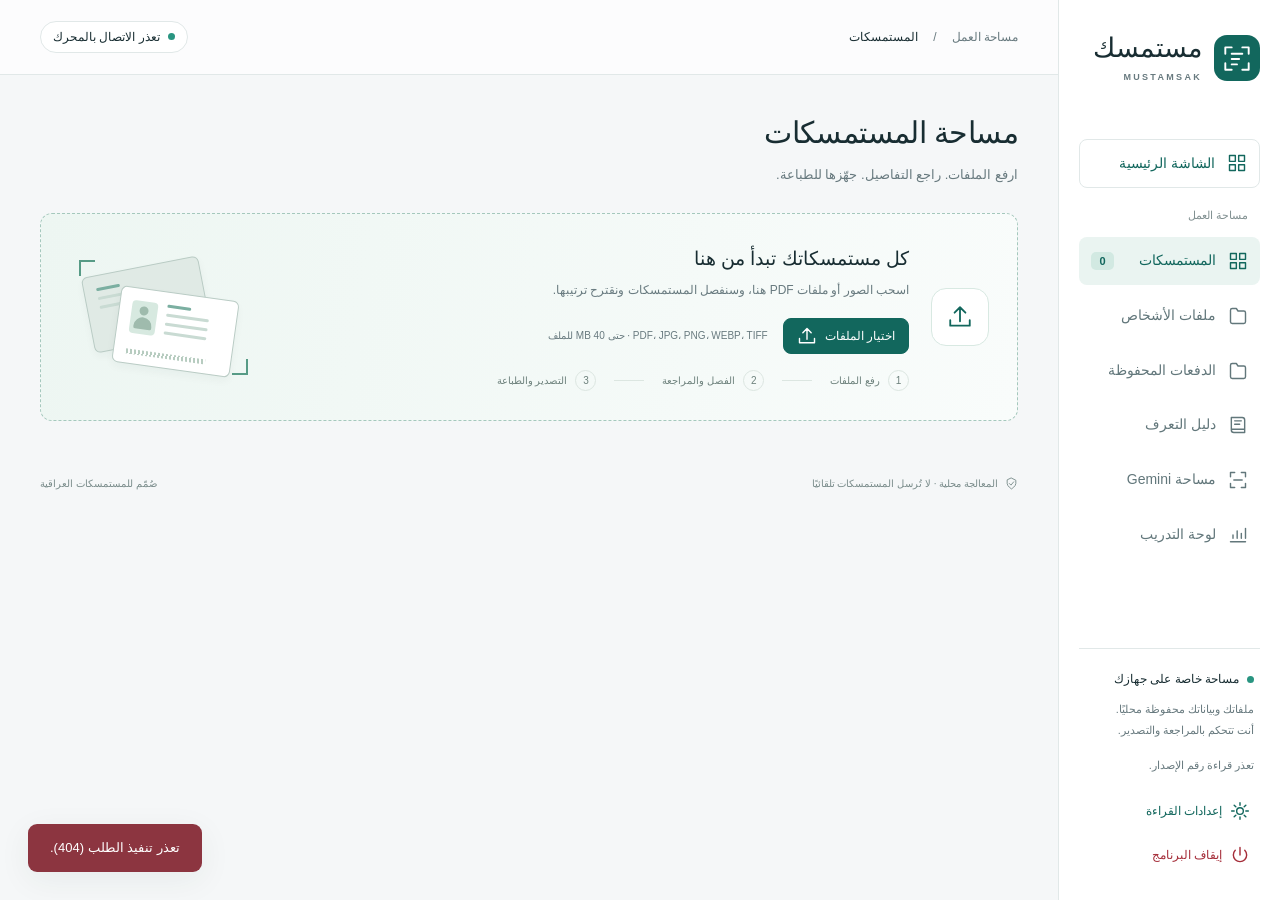
==== commit 7d3b0161: "Remove duplicated actions and messages from the reviewer workspace - One way to add files at a time:" ====
--- a/static/index.html
+++ b/static/index.html
@@ -1,6 +1,6 @@
 <!doctype html>
 <html lang="ar" dir="rtl">
-<head><meta charset="UTF-8"><meta name="viewport" content="width=device-width, initial-scale=1"><meta name="theme-color" content="#12675d"><title>مستمسك | مساحة المستمسكات العراقية</title><link rel="stylesheet" href="/static/style.css"><script defer src="/static/app.js"></script><script defer src="/static/deletion-ui.js"></script><script defer src="/static/field-evidence.js"></script><script defer src="/static/refine-fields.js"></script><script defer src="/static/cloud-ui.js"></script><script defer src="/static/gemini-space.js"></script><script defer src="/static/training-ui.js"></script><script defer src="/static/stop-ui.js"></script><script defer src="/static/back-link.js"></script><script defer src="/static/people-ui.js"></script><script defer src="/static/print-board.js"></script><script defer src="/static/kyc-ui.js"></script><script defer src="/static/local-ai-ui.js"></script><script defer src="/static/learning-ui.js"></script><script defer src="/static/version-ui.js"></script></head>
+<head><meta charset="UTF-8"><meta name="viewport" content="width=device-width, initial-scale=1"><meta name="theme-color" content="#12675d"><title>مستمسك | مساحة المستمسكات العراقية</title><link rel="stylesheet" href="/static/style.css"><link rel="stylesheet" href="/static/tour.css"><script defer src="/static/app.js"></script><script defer src="/static/deletion-ui.js"></script><script defer src="/static/field-evidence.js"></script><script defer src="/static/refine-fields.js"></script><script defer src="/static/cloud-ui.js"></script><script defer src="/static/gemini-space.js"></script><script defer src="/static/training-ui.js"></script><script defer src="/static/stop-ui.js"></script><script defer src="/static/back-link.js"></script><script defer src="/static/tour.js"></script><script defer src="/static/people-ui.js"></script><script defer src="/static/print-board.js"></script><script defer src="/static/kyc-ui.js"></script><script defer src="/static/local-ai-ui.js"></script><script defer src="/static/learning-ui.js"></script><script defer src="/static/version-ui.js"></script></head>
 <body>
 <a class="skip" href="#main">انتقل للمحتوى</a>
 <aside class="sidebar">
@@ -15,9 +15,9 @@
 <div class="shell">
   <header class="topbar"><div class="breadcrumb">مساحة العمل <span>/</span> <strong>المستمسكات</strong></div><div class="top-status"><span class="dot"></span><span id="engineStatus">جارٍ فحص المحرك</span></div></header>
   <main id="main">
-    <section class="page-heading"><div><p class="eyebrow">مستمسكاتك، بترتيب أوضح</p><h1>مساحة المستمسكات</h1><p>ارفع الملفات. راجع التفاصيل. جهّزها للطباعة.</p></div><button id="newUpload" class="primary"><span data-icon="plus"></span>إضافة ملفات</button></section>
+    <section class="page-heading"><div><h1>مساحة المستمسكات</h1><p>ارفع الملفات. راجع التفاصيل. جهّزها للطباعة.</p></div><button id="newUpload" class="primary"><span data-icon="plus"></span>إضافة ملفات</button></section>
     <section class="overview" aria-label="ملخص الدفعة"><div><span class="stat-icon" data-icon="documents"></span><div><span class="stat-label">مستمسكات مكتشفة</span><strong id="totalCount">٠</strong></div></div><div><span class="stat-icon" data-icon="folder"></span><div><span class="stat-label">مجموعات</span><strong id="groupCount">٠</strong></div></div><div><span class="stat-icon amber" data-icon="scan"></span><div><span class="stat-label">بانتظار المراجعة</span><strong id="reviewCount">٠</strong></div></div><div><span class="stat-icon" data-icon="check"></span><div><span class="stat-label">تمت مراجعتها</span><strong id="readyCount">٠</strong></div></div></section>
-    <section id="dropzone" class="dropzone" aria-label="رفع المستمسكات"><div class="upload-mark"><span data-icon="upload"></span></div><div><h2>كل مستمسكاتك تبدأ من هنا</h2><p>اسحب الصور أو ملفات PDF هنا، وسنفصل المستمسكات ونقترح ترتيبها.</p><div class="upload-actions"><button class="primary" id="chooseFiles">اختيار الملفات<span data-icon="upload"></span></button><span>PDF، JPG، PNG، WEBP، TIFF · حتى 40 MB للملف</span></div></div><div class="document-art" aria-hidden="true"><div class="paper back"><i></i><b></b><b></b></div><div class="paper front"><span class="mini-avatar"></span><div><i></i><b></b><b></b><b></b></div><em></em></div><span class="scan-corner a"></span><span class="scan-corner b"></span></div></section>
+    <section id="dropzone" class="dropzone" aria-label="رفع المستمسكات"><div class="upload-mark"><span data-icon="upload"></span></div><div><h2>كل مستمسكاتك تبدأ من هنا</h2><p>اسحب الصور أو ملفات PDF هنا، وسنفصل المستمسكات ونقترح ترتيبها.</p><div class="upload-actions"><button class="primary" id="chooseFiles">اختيار الملفات<span data-icon="upload"></span></button><span>PDF، JPG، PNG، WEBP، TIFF · حتى 40 MB للملف</span></div><div class="steps"><span><b>1</b>رفع الملفات</span><i></i><span><b>2</b>الفصل والمراجعة</span><i></i><span><b>3</b>التصدير والطباعة</span></div></div><div class="document-art" aria-hidden="true"><div class="paper back"><i></i><b></b><b></b></div><div class="paper front"><span class="mini-avatar"></span><div><i></i><b></b><b></b><b></b></div><em></em></div><span class="scan-corner a"></span><span class="scan-corner b"></span></div></section>
     <input id="fileInput" type="file" accept=".pdf,.png,.jpg,.jpeg,.webp,.tif,.tiff,.bmp" multiple hidden>
     <section id="progressPanel" class="progress-panel" hidden><div class="spinner"></div><div><strong id="progressTitle">تجهيز الملفات</strong><p id="progressText"></p><progress id="progressBar" max="100" value="0"></progress></div></section>
     <div id="batchErrors" class="notice error" hidden></div>
@@ -26,7 +26,7 @@
       <div class="filterbar"><div class="tabs" role="group" aria-label="تصفية المستمسكات"><button class="tab active" data-filter="all">الكل</button><button class="tab" data-filter="review">تحتاج مراجعة</button><button class="tab" data-filter="ready">تمت مراجعتها</button></div><label class="search-box"><span data-icon="search"></span><input id="searchInput" placeholder="ابحث بالنوع أو البيانات…" aria-label="البحث في المستمسكات"></label></div>
       <div id="selectionbar" class="selection-bar" hidden><label><input type="checkbox" id="selectAll">تحديد المعروض</label><span id="selectedCount"></span><label>نقل المحدد إلى مجموعة<input id="bulkGroup" placeholder="اسم المجموعة" maxlength="100"></label><button class="secondary" id="mergeBtn">تجميع</button><button class="secondary" id="addSelectedToPerson" disabled>إضافة لملف شخص</button><button class="danger" id="deleteSelected" disabled>حذف المحدد</button></div>
       <div id="documents"></div>
-      <div class="empty-state" id="emptyState"><span class="empty-icon" data-icon="documents"></span><h3>مكان لكل مستمسك</h3><p>أضف أول ملف لعرض المستمسكات المفصولة هنا.<br>يمكنك مراجعة القصّ والبيانات وتجميع الوجوه قبل الطباعة.</p><div class="steps"><span><b>١</b>رفع الملفات</span><i></i><span><b>٢</b>الفصل والمراجعة</span><i></i><span><b>٣</b>التصدير والطباعة</span></div></div>
+      <div class="empty-state" id="emptyState" hidden></div>
     </section>
     <footer><span><span data-icon="shield"></span>المعالجة محلية · لا تُرسل المستمسكات تلقائيًا</span><span>صُمّم للمستمسكات العراقية</span></footer>
   </main>
--- a/static/style.css
+++ b/static/style.css
@@ -100,4 +100,13 @@
 .stop-app{color:var(--red);display:flex;margin-top:2px}.stopped-page{max-width:560px;margin:18vh auto;text-align:center;padding:0 16px}.stopped-page p{color:var(--muted);margin-top:12px}
 
 /* Back to the agent screen (static/back-link.js). */
-.back-to-agent{display:flex;align-items:center;gap:12px;border-radius:8px;text-decoration:none;background:var(--primary);color:#fff!important;font-weight:600;margin-bottom:18px}.back-to-agent:hover{background:var(--primary-hover)}
+/* The way back to the agent screen is navigation, not the page's main action: an outlined link. */
+.back-to-agent{display:flex;align-items:center;gap:12px;border-radius:8px;text-decoration:none;background:none;border:1px solid var(--border);color:var(--primary)!important;font-weight:600;margin-bottom:18px}
+.back-to-agent:hover{background:var(--tint);border-color:#c7ddd7}
+/* One way to add files at a time (app.js toggles body.has-docs): the drop area while the workspace is
+   empty, the «إضافة ملفات» button once documents are listed. */
+body:not(.has-docs) #newUpload{display:none}
+body.has-docs #dropzone{display:none}
+/* An empty workspace shows one invitation, not four zero counters and a row of disabled tools. */
+body:not(.has-docs) .overview,body:not(.has-docs) .workspace-section{display:none}
+.dropzone .steps{margin-top:16px;justify-content:flex-start}
--- a/static/tour.css
+++ b/static/tour.css
@@ -0,0 +1,29 @@
+/* Guided tour (static/tour.js), shared by the agent screen and the reviewer workspace. */
+.tour-spot[popover],.tour-card[popover]{position:fixed;inset:auto;margin:0;padding:0;border:0;overflow:visible;color:inherit;background:none}
+.tour-spot[popover]{border-radius:14px;box-shadow:0 0 0 9999px #0b201dd0;outline:3px solid #3aa596;outline-offset:2px;pointer-events:none;
+ transition:left .35s ease,top .35s ease,width .35s ease,height .35s ease;animation:tour-pulse 1.8s ease-in-out infinite}
+.tour-spot.none[popover]{outline:0;animation:none}
+@keyframes tour-pulse{0%,100%{outline-color:#3aa596}50%{outline-color:#8fe3d6}}
+.tour-card[popover]{background:#fff;color:#14292e;border-radius:16px;padding:18px 20px 16px;box-shadow:0 18px 60px #0008;
+ font-family:'Segoe UI',Tahoma,system-ui,sans-serif;font-size:14px;line-height:1.65;transition:left .35s ease,top .35s ease}
+.tour-head{display:flex;justify-content:space-between;align-items:center;margin-bottom:6px}
+.tour-count{font-size:12px;font-weight:700;color:#12675d;letter-spacing:.2px}
+.tour-x{border:0;background:none;font-size:22px;line-height:1;cursor:pointer;color:#63777b;padding:2px 6px;border-radius:8px;min-height:auto}
+.tour-x:hover{background:#eef3f2}
+.tour-card h3{margin:0 0 6px;font-size:17px;line-height:1.35}
+.tour-card p{margin:0;color:#3d5156}
+.tour-progress{height:4px;border-radius:3px;background:#e6eeec;margin:14px 0 12px;overflow:hidden}
+.tour-progress i{display:block;height:100%;background:#12675d;border-radius:3px;transition:width .3s}
+.tour-nav{display:flex;gap:8px;justify-content:flex-end;align-items:center;flex-wrap:wrap}
+.tour-nav button,.tour-home{font:inherit;font-size:14px;border-radius:10px;padding:8px 16px;cursor:pointer;min-height:38px;display:inline-flex;align-items:center;text-decoration:none}
+.tour-back{border:1px solid #d6e0de;background:#fff;color:#14292e}
+.tour-back:disabled{opacity:.4;cursor:default}
+.tour-next{border:1px solid #12675d;background:#12675d;color:#fff;font-weight:600}
+.tour-next:hover:not(:disabled){background:#0b4c44}.tour-next:disabled{opacity:.75;cursor:progress}
+.tour-home{margin-inline-end:auto;color:#12675d;border:1px dashed #9cc7bd}
+.tour-launch{font:inherit;font-size:13px;font-weight:600;border:1px solid #12675d;background:#12675d;color:#fff;border-radius:9px;padding:7px 14px;
+ cursor:pointer;white-space:nowrap;min-height:36px}
+.tour-launch:hover{background:#0b4c44}
+@media (prefers-reduced-motion:reduce){.tour-spot[popover],.tour-card[popover]{transition:none;animation:none}}
+/* During the tour, pinned (sticky) columns scroll normally so every part can be brought into view. */
+html.touring .result-side,html.touring .awareness,html.touring .doc-image{position:static}
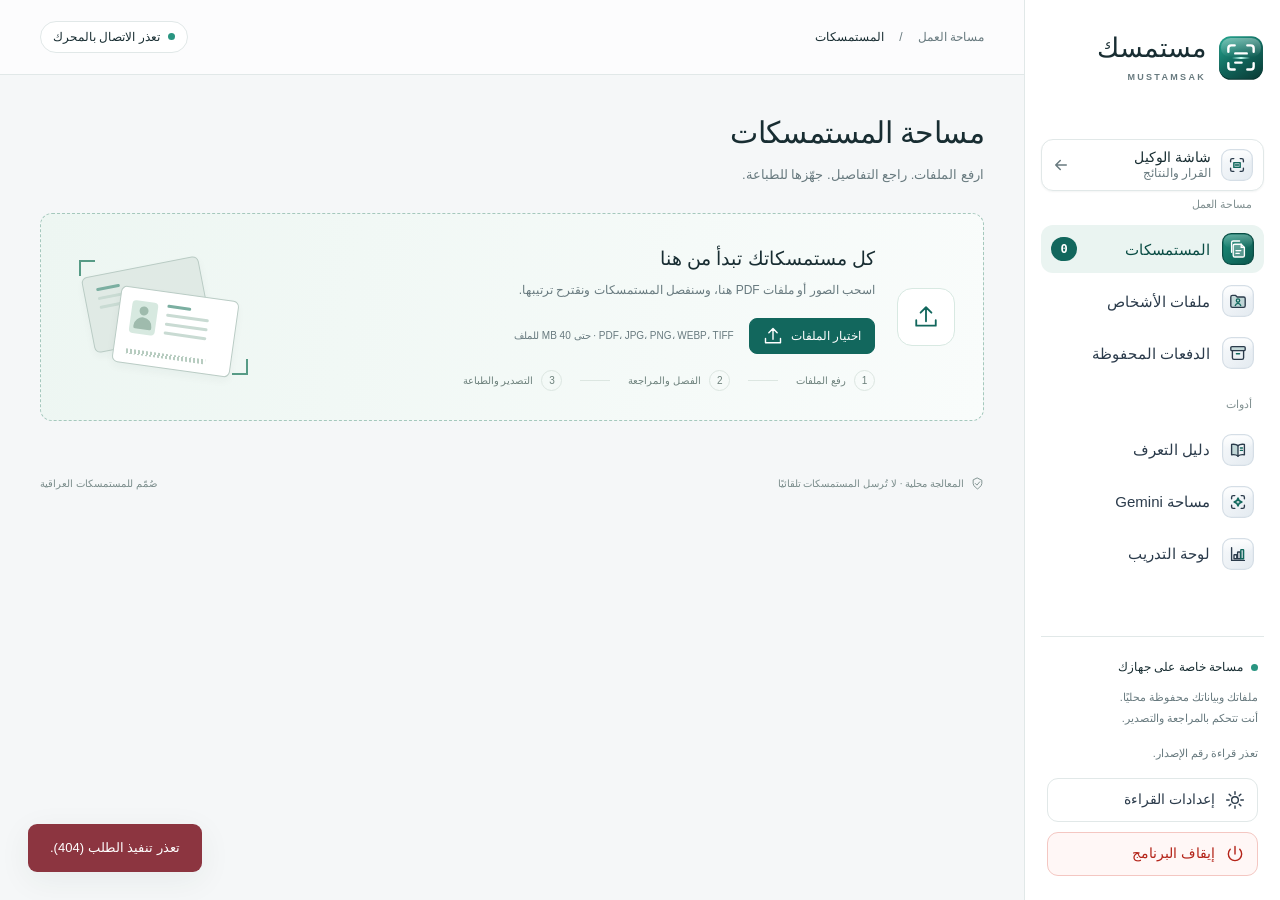
==== commit cb053a18: "Give the workspace sidebar an illustrated icon family and clearer buttons Built from the approved Cl" ====
--- a/static/index.html
+++ b/static/index.html
@@ -1,6 +1,6 @@
 <!doctype html>
 <html lang="ar" dir="rtl">
-<head><meta charset="UTF-8"><meta name="viewport" content="width=device-width, initial-scale=1"><meta name="theme-color" content="#12675d"><title>مستمسك | مساحة المستمسكات العراقية</title><link rel="stylesheet" href="/static/style.css"><link rel="stylesheet" href="/static/tour.css"><script defer src="/static/app.js"></script><script defer src="/static/deletion-ui.js"></script><script defer src="/static/field-evidence.js"></script><script defer src="/static/refine-fields.js"></script><script defer src="/static/cloud-ui.js"></script><script defer src="/static/gemini-space.js"></script><script defer src="/static/training-ui.js"></script><script defer src="/static/stop-ui.js"></script><script defer src="/static/back-link.js"></script><script defer src="/static/tour.js"></script><script defer src="/static/people-ui.js"></script><script defer src="/static/print-board.js"></script><script defer src="/static/kyc-ui.js"></script><script defer src="/static/local-ai-ui.js"></script><script defer src="/static/learning-ui.js"></script><script defer src="/static/version-ui.js"></script></head>
+<head><meta charset="UTF-8"><meta name="viewport" content="width=device-width, initial-scale=1"><meta name="theme-color" content="#12675d"><title>مستمسك | مساحة المستمسكات العراقية</title><link rel="stylesheet" href="/static/style.css"><link rel="stylesheet" href="/static/tour.css"><script defer src="/static/app.js"></script><script defer src="/static/deletion-ui.js"></script><script defer src="/static/field-evidence.js"></script><script defer src="/static/refine-fields.js"></script><script defer src="/static/cloud-ui.js"></script><script defer src="/static/gemini-space.js"></script><script defer src="/static/training-ui.js"></script><script defer src="/static/stop-ui.js"></script><script defer src="/static/back-link.js"></script><script defer src="/static/tour.js"></script><script defer src="/static/people-ui.js"></script><script defer src="/static/print-board.js"></script><script defer src="/static/kyc-ui.js"></script><script defer src="/static/local-ai-ui.js"></script><script defer src="/static/learning-ui.js"></script><script defer src="/static/version-ui.js"></script><script defer src="/static/nav-icons.js"></script></head>
 <body>
 <a class="skip" href="#main">انتقل للمحتوى</a>
 <aside class="sidebar">
--- a/static/style.css
+++ b/static/style.css
@@ -103,6 +103,30 @@
 /* The way back to the agent screen is navigation, not the page's main action: an outlined link. */
 .back-to-agent{display:flex;align-items:center;gap:12px;border-radius:8px;text-decoration:none;background:none;border:1px solid var(--border);color:var(--primary)!important;font-weight:600;margin-bottom:18px}
 .back-to-agent:hover{background:var(--tint);border-color:#c7ddd7}
+/* Sidebar icon family (static/nav-icons.js): 32px lit tiles, teal when active. */
+.brand-symbol.has-art{background:none;width:46px;height:46px}.brand-symbol.has-art img{width:46px;height:46px;display:block}
+.nav-item .nav-tile{width:32px;height:32px;flex:none;display:block}
+.nav-item{min-height:48px;padding:8px 10px;border-radius:12px;color:#2b3b4b;font-size:15px;margin-bottom:4px;transition:background .15s,color .15s}
+.nav-item:hover{background:#f3f7f6}.nav-item.active{background:var(--tint);color:#0a4c44}
+.nav-count{margin-right:auto;min-width:26px;height:24px;padding:0 7px;border-radius:12px;background:var(--primary);color:#fff;font:600 12px/24px ui-monospace,Consolas,monospace;text-align:center}
+.nav-caption.tools{margin-top:14px}
+/* The sidebar is a full-height flex column: its items keep their size and the column scrolls on short
+   windows, instead of flexbox squeezing items until their text overflows. */
+@media(min-width:801px){.sidebar{overflow-y:auto;overscroll-behavior:contain}.sidebar>*{flex-shrink:0}}
+/* Room for the 32px tiles and one-line labels; the page offset moves with the width. */
+@media(min-width:1151px){.sidebar{width:256px;padding-inline:16px}.shell{margin-right:256px}}
+@media(min-width:801px) and (max-width:1150px){.sidebar{width:212px}.shell{margin-right:212px}.nav-item{font-size:13.5px;gap:9px;padding-inline:6px}.nav-item .nav-tile{width:28px;height:28px}.back-to-agent .back-text small{display:none}}
+.back-to-agent{gap:10px;min-height:52px;padding:8px 10px;border-radius:12px;background:#fff;box-shadow:0 1px 2px #0f1f2e0d}
+.back-to-agent .back-text{flex:1;display:flex;flex-direction:column;line-height:1.3;text-align:start}
+.back-to-agent .back-text b{font-size:14px;color:var(--ink)}.back-to-agent .back-text small{font-size:12px;color:var(--muted);font-weight:400}
+.back-to-agent .back-arrow{width:18px;height:18px;flex:none;fill:none;stroke:var(--muted);stroke-width:2;stroke-linecap:round;stroke-linejoin:round;transition:transform .15s}
+.back-to-agent:hover .back-arrow{transform:translateX(-3px)}
+#settingsNav,.stop-app{display:flex;align-items:center;gap:10px;width:100%;min-height:44px;padding:0 12px;margin-top:10px;border:1px solid var(--border);border-radius:11px;background:#fff;color:#2b3b4b;font-size:14px;font-weight:500;justify-content:flex-start}
+#settingsNav:hover{background:#f6f9f9}
+.stop-app{border-color:#f4c7c2;background:#fff7f6;color:#b42318;font-weight:600}.stop-app:hover{background:#fdecea}
+@media(max-width:800px){.nav-item .nav-tile{width:24px;height:24px}.nav-item{min-height:40px;padding:6px 8px}.back-to-agent .back-text small,.back-to-agent .back-arrow,.nav-caption.tools{display:none}.brand-symbol.has-art,.brand-symbol.has-art img{width:36px;height:36px}}
+@media(max-width:400px){.nav-item .nav-tile{display:none}}
+@media(prefers-reduced-motion:reduce){.nav-item,.back-to-agent .back-arrow{transition:none}}
 /* One way to add files at a time (app.js toggles body.has-docs): the drop area while the workspace is
    empty, the «إضافة ملفات» button once documents are listed. */
 body:not(.has-docs) #newUpload{display:none}
